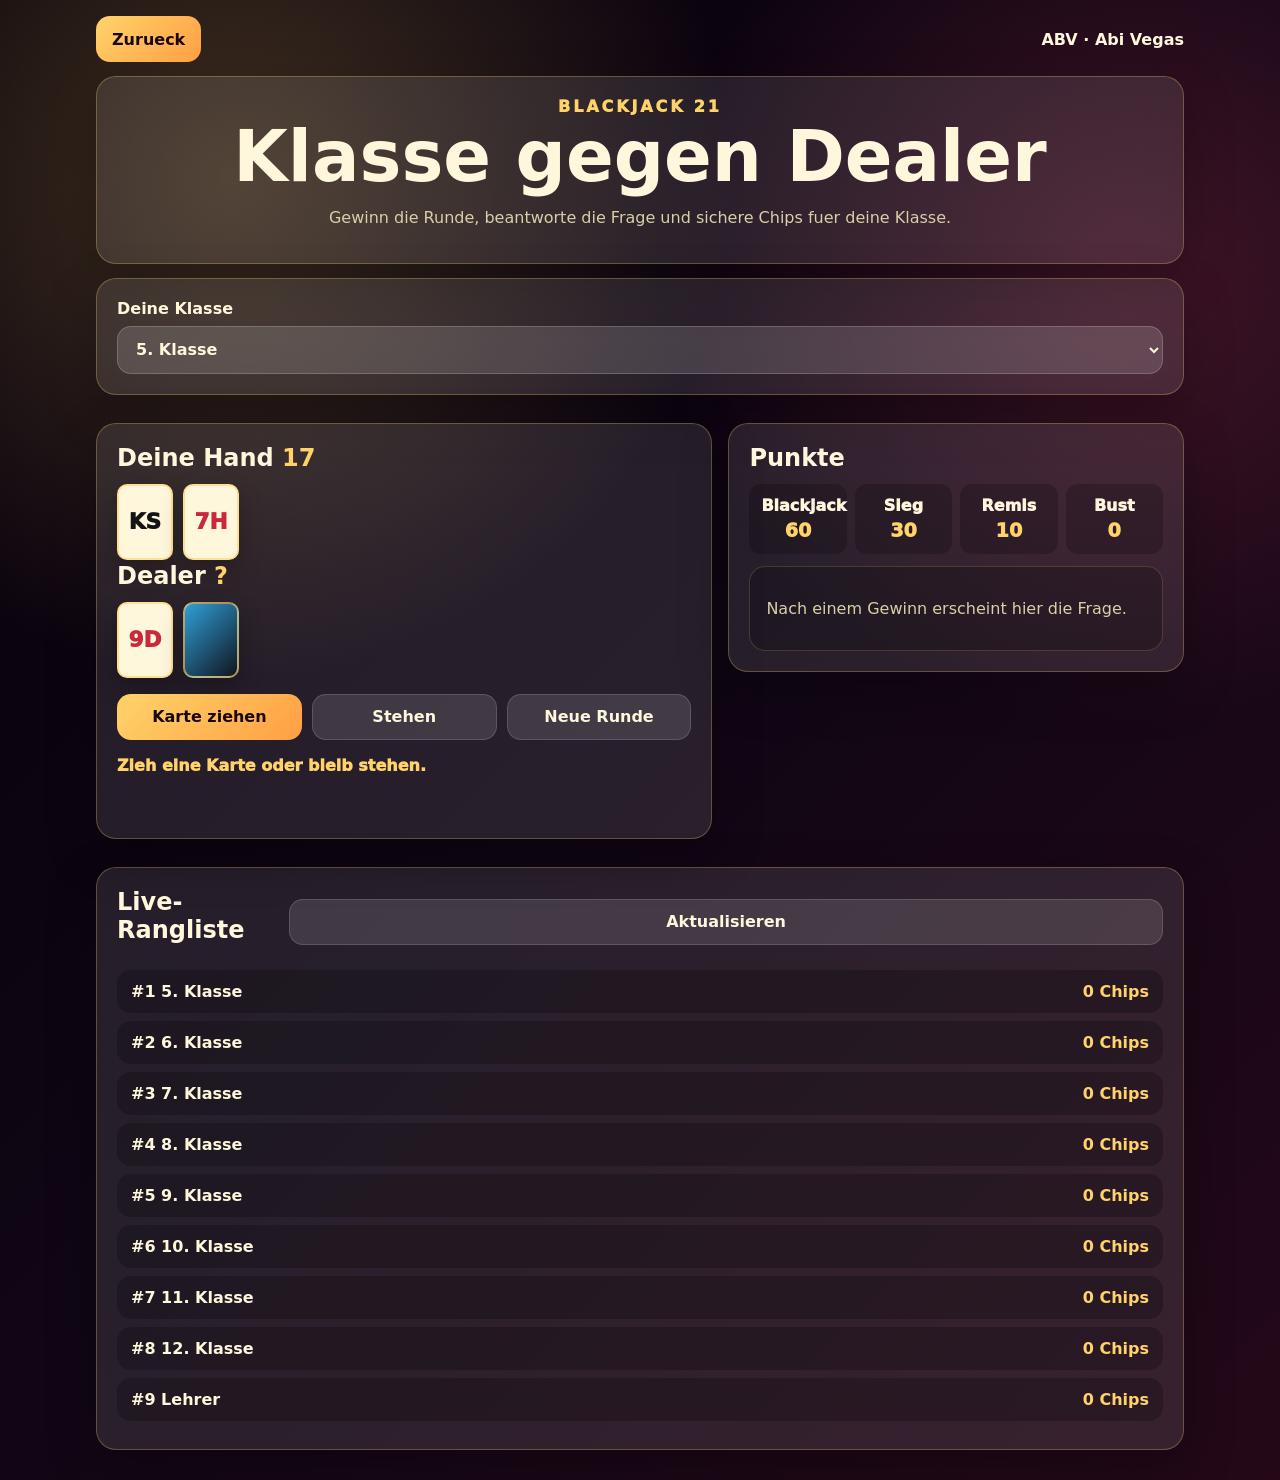
==== blackjack.html @ 9ba77015 "Add Blackjack 21 event game" ====
<!doctype html>
<html lang="de">
  <head>
    <meta charset="UTF-8" />
    <meta name="viewport" content="width=device-width, initial-scale=1.0" />
    <title>Blackjack 21 - Abi Vegas</title>
    <meta name="description" content="Abi Vegas Blackjack-Spiel mit Klassenpunkten" />
    <link rel="stylesheet" href="event-game.css" />
  </head>
  <body>
    <main class="event-page">
      <nav class="topbar">
        <a href="index.html">Zurueck</a>
        <strong>ABV · Abi Vegas</strong>
      </nav>

      <section class="hero-panel">
        <p class="eyebrow">Blackjack 21</p>
        <h1>Klasse gegen Dealer</h1>
        <p class="muted">Gewinn die Runde, beantworte die Frage und sichere Chips fuer deine Klasse.</p>
      </section>

      <section class="panel">
        <label for="classSelect">Deine Klasse</label>
        <select id="classSelect"></select>
      </section>

      <section class="game-layout">
        <section class="panel">
          <h2>Deine Hand <span id="playerValue" class="chips"></span></h2>
          <div id="playerCards" class="card-row"></div>

          <h2>Dealer <span id="dealerValue" class="chips"></span></h2>
          <div id="dealerCards" class="card-row"></div>

          <div class="actions">
            <button id="hitButton">Karte ziehen</button>
            <button id="standButton" class="secondary">Stehen</button>
            <button id="newRoundButton" class="secondary">Neue Runde</button>
          </div>
          <p id="roundResult" class="result-text">Starte eine Runde und versuche, naeher an 21 zu landen.</p>
        </section>

        <aside class="panel">
          <h2>Punkte</h2>
          <div class="stat-grid">
            <div class="stat-box">Blackjack<span>60</span></div>
            <div class="stat-box">Sieg<span>30</span></div>
            <div class="stat-box">Remis<span>10</span></div>
            <div class="stat-box">Bust<span>0</span></div>
          </div>
          <div id="questionPanel" class="question-card">
            <p class="muted">Nach einem Gewinn erscheint hier die Frage.</p>
          </div>
        </aside>
      </section>

      <section class="panel">
        <div class="topbar">
          <h2>Live-Rangliste</h2>
          <button id="refreshButton" class="secondary">Aktualisieren</button>
        </div>
        <ol id="leaderboard" class="leaderboard"></ol>
      </section>
    </main>

    <script>
      const BACKEND_URL = "https://script.google.com/macros/s/AKfycbwX03awlXSE0UpGNAPfqugNwVJLqO_kv6ETfIaHREPLwBcwylxGbcjv3xWIjL1RWWGmHw/exec";
      const CLASSES = ["5", "6", "7", "8", "9", "10", "11", "12", "Lehrer"];
      const SUITS = ["S", "H", "D", "C"];
      const QUESTIONS = {
        easy: [
          q("Was ist 6 + 7?", ["11", "12", "13", "14"], 2),
          q("Welche Zahl kommt direkt nach 19?", ["18", "20", "21", "22"], 1),
          q("Was heisst 'Gluck' auf Englisch?", ["luck", "look", "lock", "lake"], 0)
        ],
        medium: [
          q("Was ist 25 Prozent von 80?", ["15", "20", "25", "30"], 1),
          q("Welche Wortart beschreibt Eigenschaften?", ["Nomen", "Verb", "Adjektiv", "Artikel"], 2),
          q("In welchem Jahr fiel die Berliner Mauer?", ["1961", "1989", "1999", "1945"], 1)
        ],
        hard: [
          q("Was ist die Ableitung von x hoch 2?", ["x", "2x", "x hoch 3", "2"], 1),
          q("Was bedeutet 'however'?", ["deshalb", "jedoch", "ausserdem", "niemals"], 1),
          q("Was ist sin(90 Grad)?", ["0", "0,5", "1", "2"], 2)
        ],
        teacher: [
          q("Was macht ein gutes Schulspiel aus?", ["kurz, fair und verstaendlich", "moeglichst kompliziert", "unfair", "nur fuer Profis"], 0),
          q("Was ist beim Abi-Gag wichtiger als Gewinnen?", ["Fairness", "Lautstaerke", "Stress", "Chaos"], 0)
        ]
      };

      const state = {
        deck: [],
        player: [],
        dealer: [],
        roundOver: false,
        pending: null,
        scores: Object.fromEntries(CLASSES.map(k => [k, 0]))
      };

      const classSelect = document.querySelector("#classSelect");
      const playerCards = document.querySelector("#playerCards");
      const dealerCards = document.querySelector("#dealerCards");
      const playerValue = document.querySelector("#playerValue");
      const dealerValue = document.querySelector("#dealerValue");
      const hitButton = document.querySelector("#hitButton");
      const standButton = document.querySelector("#standButton");
      const newRoundButton = document.querySelector("#newRoundButton");
      const roundResult = document.querySelector("#roundResult");
      const questionPanel = document.querySelector("#questionPanel");
      const leaderboard = document.querySelector("#leaderboard");

      function q(text, choices, correctIndex) { return { text, choices, correctIndex }; }
      function formatClassName(k) { return k === "Lehrer" ? "Lehrer" : `${k}. Klasse`; }

      function init() {
        classSelect.innerHTML = CLASSES.map(k => `<option value="${k}">${formatClassName(k)}</option>`).join("");
        const savedClass = localStorage.getItem("abiVegasClass");
        classSelect.value = CLASSES.includes(savedClass) ? savedClass : "5";
        classSelect.addEventListener("change", () => localStorage.setItem("abiVegasClass", classSelect.value));
        hitButton.addEventListener("click", hit);
        standButton.addEventListener("click", stand);
        newRoundButton.addEventListener("click", newRound);
        document.querySelector("#refreshButton").addEventListener("click", loadScores);
        newRound();
        loadScores();
      }

      function buildDeck() {
        const ranks = [
          { label: "A", value: 11 }, { label: "2", value: 2 }, { label: "3", value: 3 }, { label: "4", value: 4 },
          { label: "5", value: 5 }, { label: "6", value: 6 }, { label: "7", value: 7 }, { label: "8", value: 8 },
          { label: "9", value: 9 }, { label: "10", value: 10 }, { label: "J", value: 10 }, { label: "Q", value: 10 }, { label: "K", value: 10 }
        ];
        return SUITS.flatMap(suit => ranks.map(rank => ({ ...rank, suit, red: suit === "H" || suit === "D" })));
      }

      function shuffle(cards) {
        const deck = [...cards];
        for (let i = deck.length - 1; i > 0; i--) {
          const j = Math.floor(Math.random() * (i + 1));
          [deck[i], deck[j]] = [deck[j], deck[i]];
        }
        return deck;
      }

      function draw() { return state.deck.pop(); }

      function handValue(cards) {
        let total = cards.reduce((sum, card) => sum + card.value, 0);
        let aces = cards.filter(card => card.label === "A").length;
        while (total > 21 && aces > 0) { total -= 10; aces--; }
        return total;
      }

      function newRound() {
        state.deck = shuffle(buildDeck());
        state.player = [draw(), draw()];
        state.dealer = [draw(), draw()];
        state.roundOver = false;
        state.pending = null;
        questionPanel.innerHTML = `<p class="muted">Nach einem Gewinn erscheint hier die Frage.</p>`;
        roundResult.textContent = "Zieh eine Karte oder bleib stehen.";
        renderHands(false);
        updateButtons();

        const playerScore = handValue(state.player);
        const dealerScore = handValue(state.dealer);
        if (playerScore === 21 || dealerScore === 21) {
          if (playerScore === dealerScore) finishRound("push");
          else if (playerScore === 21) finishRound("blackjack");
          else finishRound("dealer");
        }
      }

      function renderCards(target, cards, hideSecond) {
        target.innerHTML = cards.map((card, index) => {
          if (hideSecond && index === 1) return `<span class="playing-card hidden">?</span>`;
          return `<span class="playing-card ${card.red ? "red" : ""}">${card.label}${card.suit}</span>`;
        }).join("");
      }

      function renderHands(revealDealer) {
        renderCards(playerCards, state.player, false);
        renderCards(dealerCards, state.dealer, !revealDealer && !state.roundOver);
        playerValue.textContent = handValue(state.player);
        dealerValue.textContent = revealDealer || state.roundOver ? handValue(state.dealer) : "?";
      }

      function updateButtons() {
        hitButton.disabled = state.roundOver || Boolean(state.pending);
        standButton.disabled = state.roundOver || Boolean(state.pending);
      }

      function hit() {
        if (state.roundOver || state.pending) return;
        state.player.push(draw());
        renderHands(false);
        if (handValue(state.player) > 21) finishRound("bust");
      }

      function stand() {
        if (state.roundOver || state.pending) return;
        while (handValue(state.dealer) < 17) state.dealer.push(draw());
        const playerScore = handValue(state.player);
        const dealerScore = handValue(state.dealer);
        if (dealerScore > 21 || playerScore > dealerScore) finishRound("win");
        else if (playerScore === dealerScore) finishRound("push");
        else finishRound("dealer");
      }

      function finishRound(result) {
        state.roundOver = true;
        renderHands(true);
        updateButtons();
        const prize = result === "blackjack" ? 60 : result === "win" ? 30 : result === "push" ? 10 : 0;
        const messages = {
          blackjack: "Blackjack! Frage richtig = 60 Chips.",
          win: "Gewonnen! Frage richtig = 30 Chips.",
          push: "Unentschieden. Frage richtig = 10 Chips.",
          bust: "Ueber 21. Diese Runde gibt keine Chips.",
          dealer: "Dealer gewinnt. Diese Runde gibt keine Chips."
        };
        roundResult.textContent = messages[result];
        if (prize > 0) showQuestion(prize);
      }

      function difficulty() {
        const k = classSelect.value;
        if (k === "Lehrer") return "teacher";
        const grade = Number(k);
        if (grade <= 6) return "easy";
        if (grade <= 9) return "medium";
        return "hard";
      }

      function showQuestion(points) {
        const pool = QUESTIONS[difficulty()];
        const question = pool[Math.floor(Math.random() * pool.length)];
        state.pending = { question, points };
        questionPanel.innerHTML = `<div><p class="chips">Gewinnchance: ${points} Chips</p><h3>${question.text}</h3><div class="answer-grid">${question.choices.map((choice, index) => `<button class="secondary" data-answer="${index}">${choice}</button>`).join("")}</div></div>`;
        questionPanel.querySelectorAll("[data-answer]").forEach(button => button.addEventListener("click", () => answerQuestion(Number(button.dataset.answer))));
      }

      async function answerQuestion(index) {
        if (!state.pending) return;
        const { question, points } = state.pending;
        const correct = index === question.correctIndex;
        questionPanel.querySelectorAll("button").forEach(button => button.disabled = true);
        state.pending = null;
        if (!correct) {
          roundResult.textContent = `Leider falsch. Richtig waere: ${question.choices[question.correctIndex]}.`;
          return;
        }
        const klasse = classSelect.value;
        roundResult.textContent = `${formatClassName(klasse)} gewinnt ${points} Chips beim Blackjack!`;
        updateLocalScore(klasse, points);
        try { await addPoints(klasse, points, "blackjack"); await loadScores(); } catch (error) { console.warn(error); }
      }

      function updateLocalScore(klasse, points) { state.scores[klasse] = (state.scores[klasse] || 0) + points; renderLeaderboard(); }
      function jsonp(action, params = {}) {
        return new Promise((resolve, reject) => {
          const callbackName = `abiVegasCallback_${Date.now()}_${Math.floor(Math.random() * 10000)}`;
          const url = new URL(BACKEND_URL);
          url.searchParams.set("action", action); url.searchParams.set("callback", callbackName);
          Object.entries(params).forEach(([key, value]) => url.searchParams.set(key, value));
          const script = document.createElement("script");
          const timeout = setTimeout(() => { cleanup(); reject(new Error("Backend antwortet nicht.")); }, 10000);
          function cleanup() { clearTimeout(timeout); delete window[callbackName]; script.remove(); }
          window[callbackName] = data => { cleanup(); resolve(data); };
          script.onerror = () => { cleanup(); reject(new Error("Backend konnte nicht geladen werden.")); };
          script.src = url.toString(); document.body.appendChild(script);
        });
      }
      function addPoints(klasse, points, game) { return jsonp("add", { klasse, points, game, code: localStorage.getItem("abiVegasPlayerCode") || createPlayerCode() }); }
      async function loadScores() {
        try {
          const data = await jsonp("scores");
          if (data.ok && data.scores) {
            state.scores = Object.fromEntries(CLASSES.map(k => [k, 0]));
            data.scores.forEach(item => { if (CLASSES.includes(String(item.klasse))) state.scores[String(item.klasse)] = Number(item.chips || 0); });
          }
        } catch (error) { console.warn(error); }
        renderLeaderboard();
      }
      function renderLeaderboard() { leaderboard.innerHTML = Object.entries(state.scores).sort((a,b)=>b[1]-a[1]).map(([k,v],i)=>`<li><span>#${i+1} ${formatClassName(k)}</span><span class="chips">${v} Chips</span></li>`).join(""); }
      function createPlayerCode() { const code = `player-${Math.random().toString(36).slice(2,10)}`; localStorage.setItem("abiVegasPlayerCode", code); return code; }

      init();
    </script>
  </body>
</html>
---- event-game.css ----
:root {
  --bg: #100615;
  --panel: rgba(255, 255, 255, 0.1);
  --panel-strong: rgba(255, 255, 255, 0.15);
  --text: #fff7dc;
  --muted: #d9cfa8;
  --gold: #ffd36a;
  --red: #c9283d;
  --green: #42e39f;
  --ink: #18070b;
}

* { box-sizing: border-box; }

body {
  margin: 0;
  min-height: 100vh;
  color: var(--text);
  font-family: system-ui, -apple-system, BlinkMacSystemFont, "Segoe UI", sans-serif;
  background:
    radial-gradient(circle at 18% 12%, rgba(255, 211, 106, 0.22), transparent 30%),
    radial-gradient(circle at 88% 18%, rgba(255, 79, 109, 0.2), transparent 28%),
    linear-gradient(135deg, #070009, var(--bg), #240818);
}

.event-page {
  width: min(1120px, 100%);
  margin: 0 auto;
  padding: 16px;
}

.topbar {
  display: flex;
  align-items: center;
  justify-content: space-between;
  gap: 12px;
  margin-bottom: 14px;
}

.topbar a,
button,
.button-link {
  min-height: 46px;
  border: 0;
  border-radius: 14px;
  font: inherit;
  font-weight: 900;
}

.topbar a,
.button-link {
  display: inline-grid;
  place-items: center;
  width: auto;
  padding: 0 16px;
  color: var(--ink);
  background: linear-gradient(135deg, var(--gold), #ff9f43);
  text-decoration: none;
}

.panel,
.hero-panel {
  margin: 14px 0;
  padding: 20px;
  border: 1px solid rgba(255, 211, 106, 0.28);
  border-radius: 20px;
  background: var(--panel);
  box-shadow: 0 18px 50px rgba(0, 0, 0, 0.28);
}

.hero-panel { text-align: center; }

.eyebrow {
  margin: 0 0 8px;
  color: var(--gold);
  font-weight: 950;
  letter-spacing: 0.18em;
  text-transform: uppercase;
}

h1 {
  margin: 0;
  font-size: clamp(2.2rem, 8vw, 4.4rem);
  line-height: 0.96;
}

h2, h3 { margin: 0 0 12px; }

label {
  display: block;
  margin-bottom: 8px;
  font-weight: 900;
}

select {
  width: 100%;
  min-height: 48px;
  padding: 0 14px;
  border-radius: 14px;
  color: var(--text);
  background: rgba(255, 255, 255, 0.14);
  border: 1px solid rgba(255, 255, 255, 0.18);
  font: inherit;
  font-weight: 850;
}

select option { color: var(--ink); background: #fff7dc; }

.game-layout {
  display: grid;
  grid-template-columns: minmax(0, 1.15fr) minmax(260px, 0.85fr);
  gap: 16px;
  align-items: start;
}

.card-row {
  display: flex;
  flex-wrap: wrap;
  gap: 10px;
  min-height: 78px;
}

.playing-card {
  display: grid;
  place-items: center;
  width: 56px;
  height: 76px;
  border-radius: 10px;
  color: #141414;
  background: #fff7dc;
  border: 2px solid rgba(255, 211, 106, 0.65);
  font-size: 1.35rem;
  font-weight: 950;
  box-shadow: 0 10px 24px rgba(0, 0, 0, 0.24);
}

.playing-card.red { color: var(--red); }
.playing-card.hidden { color: transparent; background: linear-gradient(135deg, #2f9fd8, #10151f); }

.actions,
.answer-grid,
.score-actions {
  display: grid;
  gap: 10px;
}

.actions { grid-template-columns: repeat(3, minmax(0, 1fr)); margin-top: 14px; }
.answer-grid { grid-template-columns: repeat(2, minmax(0, 1fr)); }
.score-actions { grid-template-columns: repeat(3, minmax(0, 1fr)); }

button {
  width: 100%;
  padding: 0 14px;
  color: var(--ink);
  background: linear-gradient(135deg, var(--gold), #ff9f43);
  cursor: pointer;
}

button.secondary {
  color: var(--text);
  background: rgba(255, 255, 255, 0.12);
  border: 1px solid rgba(255, 255, 255, 0.15);
}

button.danger {
  color: #fff7dc;
  background: #8f1f2d;
}

button:disabled {
  opacity: 0.5;
  cursor: not-allowed;
}

.result-text,
.status-text {
  min-height: 46px;
  color: var(--gold);
  font-weight: 950;
}

.muted { color: var(--muted); }

.stat-grid {
  display: grid;
  grid-template-columns: repeat(4, minmax(0, 1fr));
  gap: 8px;
  margin: 12px 0;
}

.stat-box {
  padding: 12px;
  border-radius: 12px;
  background: rgba(0, 0, 0, 0.22);
  text-align: center;
  font-weight: 950;
}

.stat-box span {
  display: block;
  margin-top: 4px;
  color: var(--gold);
  font-size: 1.2rem;
}

.question-card,
.challenge-card {
  padding: 16px;
  border-radius: 16px;
  background: rgba(0, 0, 0, 0.22);
  border: 1px solid rgba(255, 211, 106, 0.18);
}

.leaderboard {
  list-style: none;
  margin: 12px 0 0;
  padding: 0;
}

.leaderboard li {
  display: flex;
  justify-content: space-between;
  gap: 12px;
  margin: 8px 0;
  padding: 12px 14px;
  border-radius: 14px;
  background: rgba(0, 0, 0, 0.24);
  font-weight: 900;
}

.chips { color: var(--gold); }

@media (max-width: 820px) {
  .event-page { padding: 10px; }
  .panel, .hero-panel { padding: 16px; border-radius: 16px; }
  .game-layout, .actions, .answer-grid, .score-actions, .stat-grid { grid-template-columns: 1fr; }
  .topbar { align-items: stretch; flex-direction: column; }
}
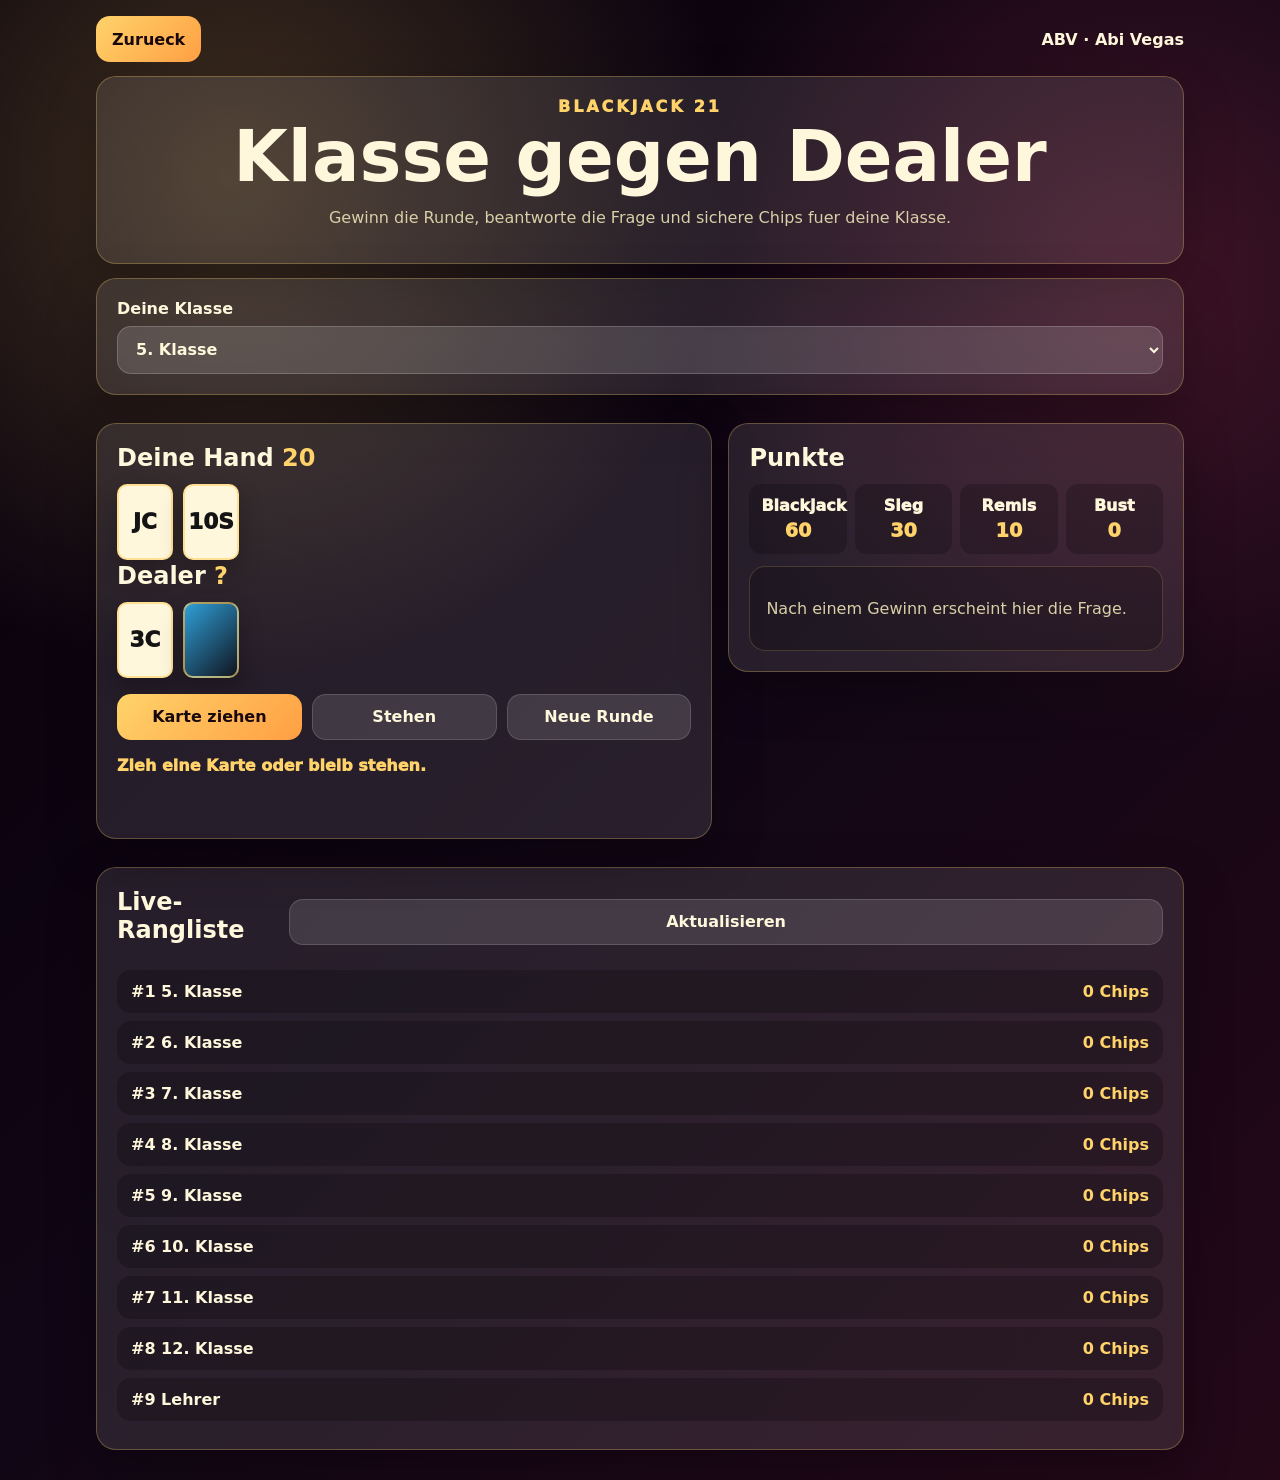
==== commit 9b14f5fb: "Simplify Blackjack school questions" ====
--- a/blackjack.html
+++ b/blackjack.html
@@ -70,23 +70,27 @@
       const SUITS = ["S", "H", "D", "C"];
       const QUESTIONS = {
         easy: [
+          q("Wie viele Minuten hat eine Schulstunde meistens?", ["30", "45", "60", "90"], 1),
           q("Was ist 6 + 7?", ["11", "12", "13", "14"], 2),
-          q("Welche Zahl kommt direkt nach 19?", ["18", "20", "21", "22"], 1),
-          q("Was heisst 'Gluck' auf Englisch?", ["luck", "look", "lock", "lake"], 0)
+          q("Was heisst Schule auf Englisch?", ["school", "street", "shop", "sport"], 0),
+          q("Welche Farbe entsteht aus Blau und Gelb?", ["Rot", "Gruen", "Lila", "Orange"], 1)
         ],
         medium: [
+          q("Wie viele Bundeslaender hat Deutschland?", ["12", "14", "16", "18"], 2),
           q("Was ist 25 Prozent von 80?", ["15", "20", "25", "30"], 1),
           q("Welche Wortart beschreibt Eigenschaften?", ["Nomen", "Verb", "Adjektiv", "Artikel"], 2),
-          q("In welchem Jahr fiel die Berliner Mauer?", ["1961", "1989", "1999", "1945"], 1)
+          q("Bei welchem Spiel will man nah an 21 kommen?", ["Roulette", "Blackjack", "Memory", "Schach"], 1)
         ],
         hard: [
-          q("Was ist die Ableitung von x hoch 2?", ["x", "2x", "x hoch 3", "2"], 1),
+          q("In welchem Jahr fiel die Berliner Mauer?", ["1961", "1989", "1999", "1945"], 1),
+          q("Was ist 12 x 12?", ["124", "132", "144", "156"], 2),
           q("Was bedeutet 'however'?", ["deshalb", "jedoch", "ausserdem", "niemals"], 1),
-          q("Was ist sin(90 Grad)?", ["0", "0,5", "1", "2"], 2)
+          q("Welches Fach passt am ehesten zu Karten und Wahrscheinlichkeiten?", ["Mathe", "Kunst", "Sport", "Musik"], 0)
         ],
         teacher: [
           q("Was macht ein gutes Schulspiel aus?", ["kurz, fair und verstaendlich", "moeglichst kompliziert", "unfair", "nur fuer Profis"], 0),
-          q("Was ist beim Abi-Gag wichtiger als Gewinnen?", ["Fairness", "Lautstaerke", "Stress", "Chaos"], 0)
+          q("Was ist beim Abi-Streich wichtiger als Gewinnen?", ["Fairness", "Lautstaerke", "Stress", "Chaos"], 0),
+          q("Womit spielen wir bei Abi Vegas statt echtem Geld?", ["Chips", "Noten", "Hausaufgaben", "Namen"], 0)
         ]
       };
 
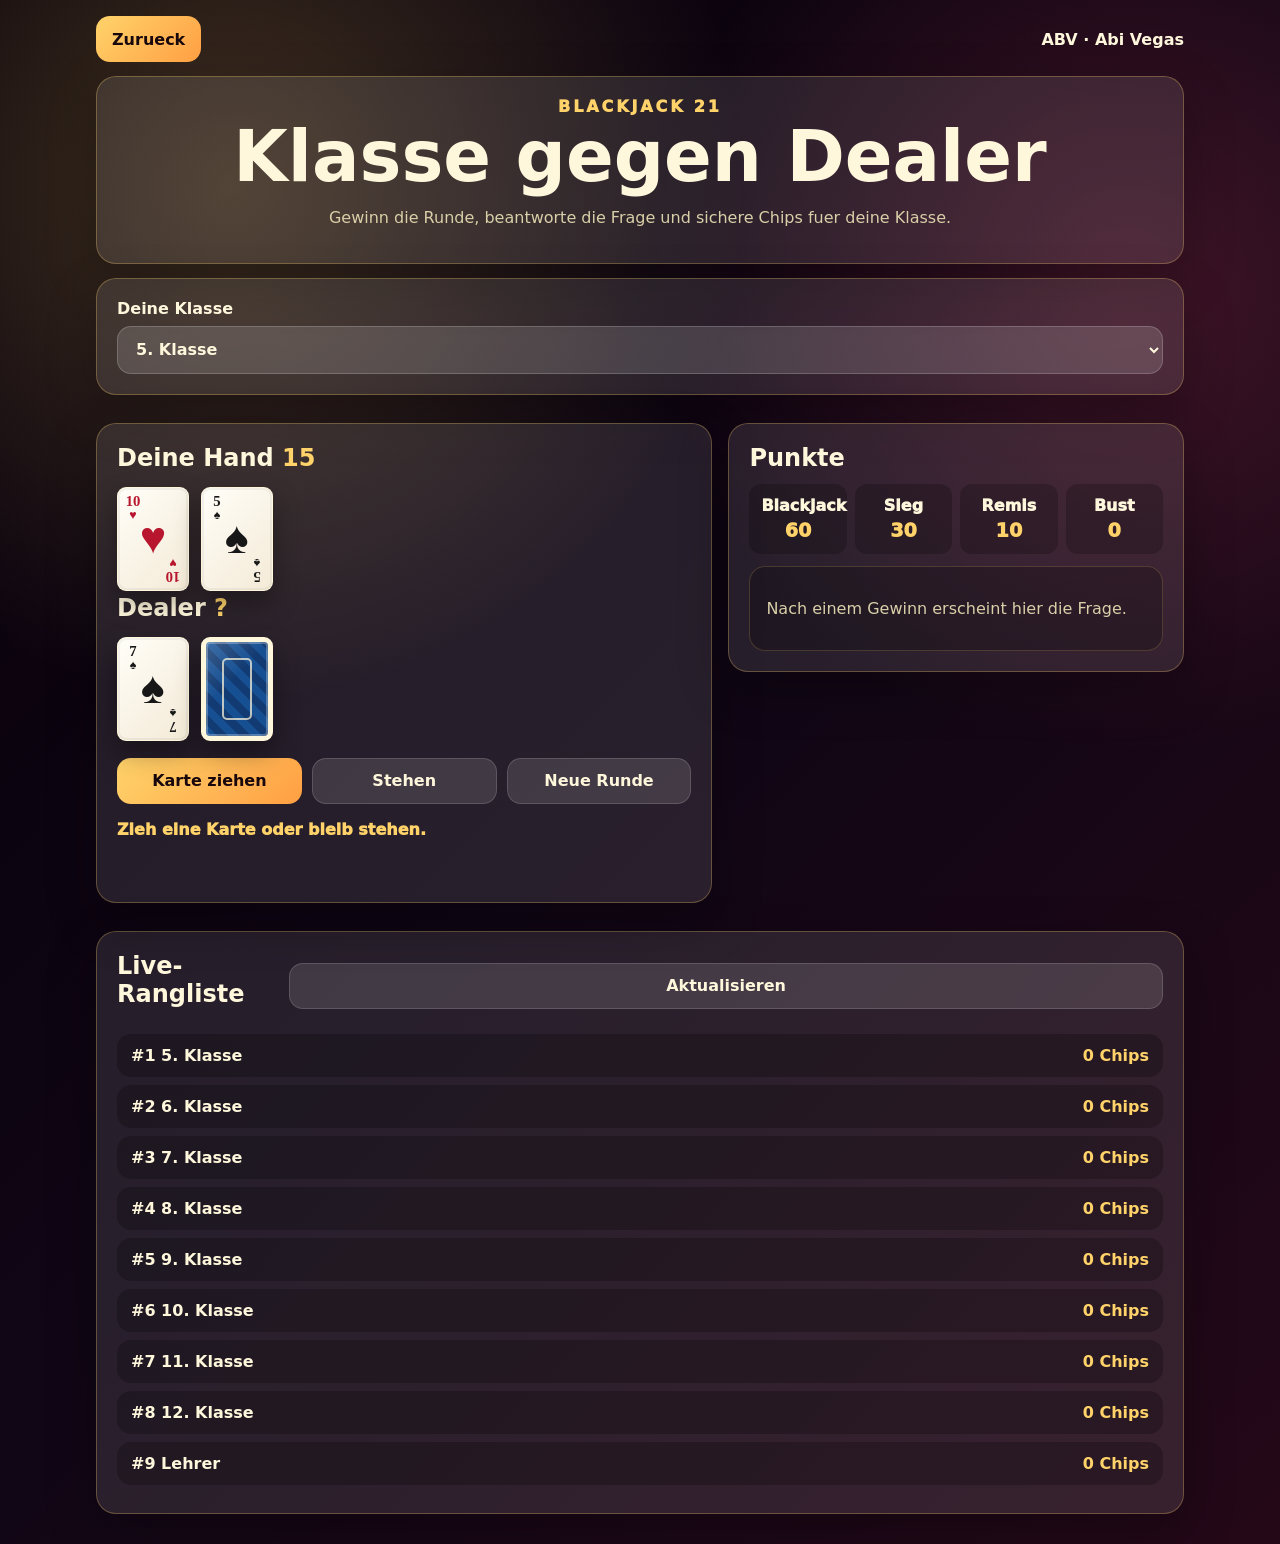
==== commit 75eb7f46: "Render Blackjack with standard card suits" ====
--- a/blackjack.html
+++ b/blackjack.html
@@ -67,7 +67,12 @@
     <script>
       const BACKEND_URL = "https://script.google.com/macros/s/AKfycbwX03awlXSE0UpGNAPfqugNwVJLqO_kv6ETfIaHREPLwBcwylxGbcjv3xWIjL1RWWGmHw/exec";
       const CLASSES = ["5", "6", "7", "8", "9", "10", "11", "12", "Lehrer"];
-      const SUITS = ["S", "H", "D", "C"];
+      const SUITS = [
+        { symbol: "♠", name: "Pik", red: false },
+        { symbol: "♥", name: "Herz", red: true },
+        { symbol: "♦", name: "Karo", red: true },
+        { symbol: "♣", name: "Kreuz", red: false }
+      ];
       const QUESTIONS = {
         easy: [
           q("Wie viele Minuten hat eine Schulstunde meistens?", ["30", "45", "60", "90"], 1),
@@ -137,7 +142,7 @@
           { label: "5", value: 5 }, { label: "6", value: 6 }, { label: "7", value: 7 }, { label: "8", value: 8 },
           { label: "9", value: 9 }, { label: "10", value: 10 }, { label: "J", value: 10 }, { label: "Q", value: 10 }, { label: "K", value: 10 }
         ];
-        return SUITS.flatMap(suit => ranks.map(rank => ({ ...rank, suit, red: suit === "H" || suit === "D" })));
+        return SUITS.flatMap(suit => ranks.map(rank => ({ ...rank, suit: suit.symbol, suitName: suit.name, red: suit.red })));
       }
 
       function shuffle(cards) {
@@ -180,8 +185,14 @@
 
       function renderCards(target, cards, hideSecond) {
         target.innerHTML = cards.map((card, index) => {
-          if (hideSecond && index === 1) return `<span class="playing-card hidden">?</span>`;
-          return `<span class="playing-card ${card.red ? "red" : ""}">${card.label}${card.suit}</span>`;
+          if (hideSecond && index === 1) return `<span class="playing-card hidden" aria-label="Verdeckte Karte"></span>`;
+          return `
+            <span class="playing-card ${card.red ? "red" : ""}" aria-label="${card.label} ${card.suitName}">
+              <span class="card-corner">${card.label}<small>${card.suit}</small></span>
+              <span class="card-suit">${card.suit}</span>
+              <span class="card-corner bottom">${card.label}<small>${card.suit}</small></span>
+            </span>
+          `;
         }).join("");
       }
 
--- a/event-game.css
+++ b/event-game.css
@@ -116,26 +116,77 @@
 .card-row {
   display: flex;
   flex-wrap: wrap;
-  gap: 10px;
-  min-height: 78px;
+  align-items: center;
+  gap: 12px;
+  min-height: 110px;
 }
 
 .playing-card {
+  position: relative;
+  display: block;
+  width: 72px;
+  height: 104px;
+  border-radius: 9px;
+  color: #171717;
+  background: linear-gradient(135deg, #fffef8, #f4ead7);
+  border: 1px solid rgba(255, 247, 220, 0.9);
+  box-shadow: 0 12px 26px rgba(0, 0, 0, 0.34), inset 0 0 0 2px rgba(20, 20, 20, 0.05);
+  font-family: Georgia, "Times New Roman", serif;
+  font-weight: 900;
+}
+
+.playing-card.red { color: #b8162e; }
+
+.card-corner {
+  position: absolute;
+  top: 7px;
+  left: 7px;
   display: grid;
   place-items: center;
-  width: 56px;
-  height: 76px;
-  border-radius: 10px;
-  color: #141414;
-  background: #fff7dc;
-  border: 2px solid rgba(255, 211, 106, 0.65);
-  font-size: 1.35rem;
-  font-weight: 950;
-  box-shadow: 0 10px 24px rgba(0, 0, 0, 0.24);
-}
-
-.playing-card.red { color: var(--red); }
-.playing-card.hidden { color: transparent; background: linear-gradient(135deg, #2f9fd8, #10151f); }
+  min-width: 16px;
+  font-size: 0.92rem;
+  line-height: 0.82;
+}
+
+.card-corner small {
+  margin-top: 2px;
+  font-size: 0.78rem;
+  line-height: 1;
+}
+
+.card-corner.bottom {
+  top: auto;
+  left: auto;
+  right: 7px;
+  bottom: 7px;
+  transform: rotate(180deg);
+}
+
+.card-suit {
+  position: absolute;
+  inset: 0;
+  display: grid;
+  place-items: center;
+  font-size: 2.8rem;
+  line-height: 1;
+}
+
+.playing-card.hidden {
+  color: transparent;
+  background:
+    linear-gradient(135deg, rgba(255, 255, 255, 0.18), transparent 42%),
+    repeating-linear-gradient(45deg, #164f92 0 8px, #123b73 8px 16px);
+  border: 5px solid #fff7dc;
+  box-shadow: 0 12px 26px rgba(0, 0, 0, 0.34), inset 0 0 0 2px rgba(255, 255, 255, 0.28);
+}
+
+.playing-card.hidden::after {
+  content: "";
+  position: absolute;
+  inset: 16px;
+  border: 2px solid rgba(255, 247, 220, 0.72);
+  border-radius: 5px;
+}
 
 .actions,
 .answer-grid,
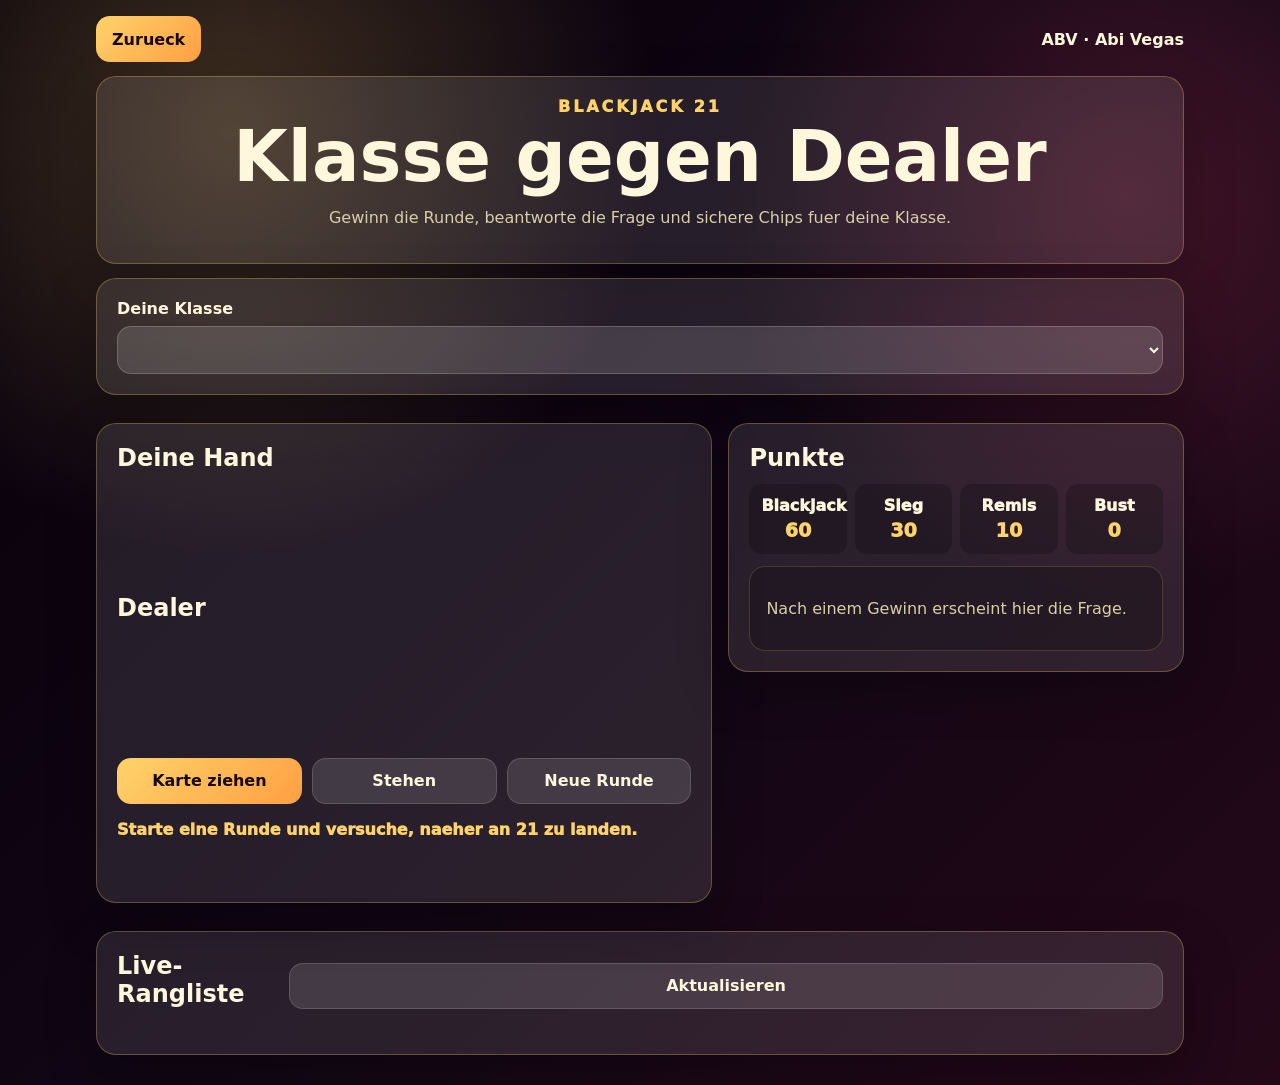
==== commit ef0fcd6c: "Limit device tokens and lock class (blackjack.html)" ====
--- a/blackjack.html
+++ b/blackjack.html
@@ -6,6 +6,7 @@
     <title>Blackjack 21 - Abi Vegas</title>
     <meta name="description" content="Abi Vegas Blackjack-Spiel mit Klassenpunkten" />
     <link rel="stylesheet" href="event-game.css" />
+    <link rel="stylesheet" href="device-wallet.css" />
   </head>
   <body>
     <main class="event-page">
@@ -64,9 +65,11 @@
       </section>
     </main>
 
+    <script src="device-wallet.js"></script>
     <script>
       const BACKEND_URL = "https://script.google.com/macros/s/AKfycbwX03awlXSE0UpGNAPfqugNwVJLqO_kv6ETfIaHREPLwBcwylxGbcjv3xWIjL1RWWGmHw/exec";
       const CLASSES = ["5", "6", "7", "8", "9", "10", "11", "12", "Lehrer"];
+      const BLACKJACK_COST = 10;
       const SUITS = [
         { symbol: "♠", name: "Pik", red: false },
         { symbol: "♥", name: "Herz", red: true },
@@ -124,15 +127,17 @@
       function formatClassName(k) { return k === "Lehrer" ? "Lehrer" : `${k}. Klasse`; }
 
       function init() {
-        classSelect.innerHTML = CLASSES.map(k => `<option value="${k}">${formatClassName(k)}</option>`).join("");
-        const savedClass = localStorage.getItem("abiVegasClass");
-        classSelect.value = CLASSES.includes(savedClass) ? savedClass : "5";
-        classSelect.addEventListener("change", () => localStorage.setItem("abiVegasClass", classSelect.value));
+        AbiVegasDevice.initClassSelect(classSelect, CLASSES, formatClassName);
         hitButton.addEventListener("click", hit);
         standButton.addEventListener("click", stand);
         newRoundButton.addEventListener("click", newRound);
         document.querySelector("#refreshButton").addEventListener("click", loadScores);
-        newRound();
+        AbiVegasDevice.onReady(() => {
+          updateButtons();
+          if (!state.player.length) newRound();
+        });
+        AbiVegasDevice.onWalletChange(() => updateButtons());
+        updateButtons();
         loadScores();
       }
 
@@ -164,13 +169,20 @@
       }
 
       function newRound() {
+        if (state.player.length && !state.roundOver) return;
+        const payment = AbiVegasDevice.spend(BLACKJACK_COST);
+        if (!payment.ok) {
+          roundResult.textContent = payment.reason === "register" ? "Lege zuerst deine Klasse fest." : "Deine Spiel-Tokens sind aufgebraucht.";
+          updateButtons();
+          return;
+        }
         state.deck = shuffle(buildDeck());
         state.player = [draw(), draw()];
         state.dealer = [draw(), draw()];
         state.roundOver = false;
         state.pending = null;
         questionPanel.innerHTML = `<p class="muted">Nach einem Gewinn erscheint hier die Frage.</p>`;
-        roundResult.textContent = "Zieh eine Karte oder bleib stehen.";
+        roundResult.textContent = `Zieh eine Karte oder bleib stehen. Noch ${payment.tokens} Spiel-Tokens.`;
         renderHands(false);
         updateButtons();
 
@@ -204,8 +216,9 @@
       }
 
       function updateButtons() {
-        hitButton.disabled = state.roundOver || Boolean(state.pending);
-        standButton.disabled = state.roundOver || Boolean(state.pending);
+        hitButton.disabled = !state.player.length || state.roundOver || Boolean(state.pending);
+        standButton.disabled = !state.player.length || state.roundOver || Boolean(state.pending);
+        newRoundButton.disabled = !AbiVegasDevice.isRegistered() || (!state.roundOver && state.player.length > 0) || !AbiVegasDevice.canAfford(BLACKJACK_COST);
       }
 
       function hit() {
@@ -289,7 +302,7 @@
           script.src = url.toString(); document.body.appendChild(script);
         });
       }
-      function addPoints(klasse, points, game) { return jsonp("add", { klasse, points, game, code: localStorage.getItem("abiVegasPlayerCode") || createPlayerCode() }); }
+      function addPoints(klasse, points, game) { return jsonp("add", { klasse, points, game, code: AbiVegasDevice.playerCode() }); }
       async function loadScores() {
         try {
           const data = await jsonp("scores");
@@ -307,3 +320,4 @@
     </script>
   </body>
 </html>
+
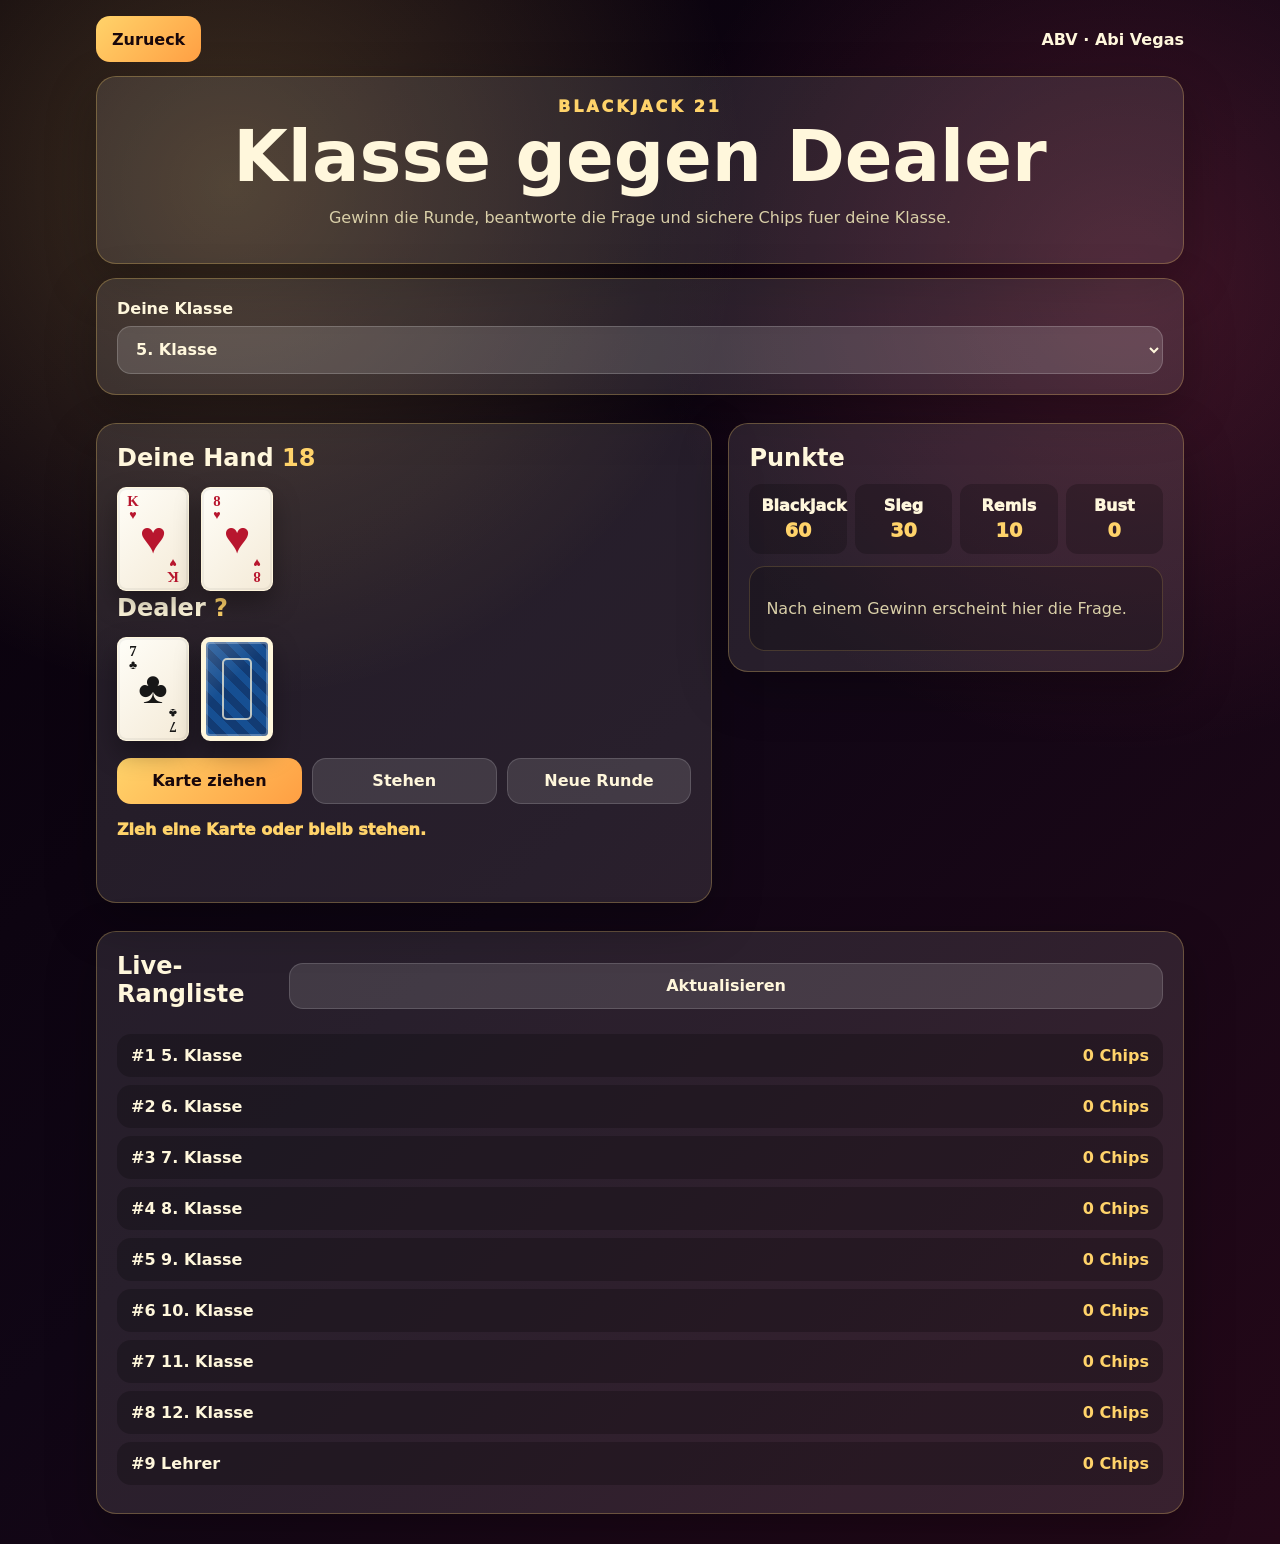
==== commit e22bcc4c: "Restore live casino during event (blackjack.html)" ====
--- a/blackjack.html
+++ b/blackjack.html
@@ -6,7 +6,6 @@
     <title>Blackjack 21 - Abi Vegas</title>
     <meta name="description" content="Abi Vegas Blackjack-Spiel mit Klassenpunkten" />
     <link rel="stylesheet" href="event-game.css" />
-    <link rel="stylesheet" href="device-wallet.css" />
   </head>
   <body>
     <main class="event-page">
@@ -65,11 +64,9 @@
       </section>
     </main>
 
-    <script src="device-wallet.js"></script>
     <script>
       const BACKEND_URL = "https://script.google.com/macros/s/AKfycbwX03awlXSE0UpGNAPfqugNwVJLqO_kv6ETfIaHREPLwBcwylxGbcjv3xWIjL1RWWGmHw/exec";
       const CLASSES = ["5", "6", "7", "8", "9", "10", "11", "12", "Lehrer"];
-      const BLACKJACK_COST = 10;
       const SUITS = [
         { symbol: "♠", name: "Pik", red: false },
         { symbol: "♥", name: "Herz", red: true },
@@ -127,17 +124,15 @@
       function formatClassName(k) { return k === "Lehrer" ? "Lehrer" : `${k}. Klasse`; }
 
       function init() {
-        AbiVegasDevice.initClassSelect(classSelect, CLASSES, formatClassName);
+        classSelect.innerHTML = CLASSES.map(k => `<option value="${k}">${formatClassName(k)}</option>`).join("");
+        const savedClass = localStorage.getItem("abiVegasClass");
+        classSelect.value = CLASSES.includes(savedClass) ? savedClass : "5";
+        classSelect.addEventListener("change", () => localStorage.setItem("abiVegasClass", classSelect.value));
         hitButton.addEventListener("click", hit);
         standButton.addEventListener("click", stand);
         newRoundButton.addEventListener("click", newRound);
         document.querySelector("#refreshButton").addEventListener("click", loadScores);
-        AbiVegasDevice.onReady(() => {
-          updateButtons();
-          if (!state.player.length) newRound();
-        });
-        AbiVegasDevice.onWalletChange(() => updateButtons());
-        updateButtons();
+        newRound();
         loadScores();
       }
 
@@ -169,20 +164,13 @@
       }
 
       function newRound() {
-        if (state.player.length && !state.roundOver) return;
-        const payment = AbiVegasDevice.spend(BLACKJACK_COST);
-        if (!payment.ok) {
-          roundResult.textContent = payment.reason === "register" ? "Lege zuerst deine Klasse fest." : "Deine Spiel-Tokens sind aufgebraucht.";
-          updateButtons();
-          return;
-        }
         state.deck = shuffle(buildDeck());
         state.player = [draw(), draw()];
         state.dealer = [draw(), draw()];
         state.roundOver = false;
         state.pending = null;
         questionPanel.innerHTML = `<p class="muted">Nach einem Gewinn erscheint hier die Frage.</p>`;
-        roundResult.textContent = `Zieh eine Karte oder bleib stehen. Noch ${payment.tokens} Spiel-Tokens.`;
+        roundResult.textContent = "Zieh eine Karte oder bleib stehen.";
         renderHands(false);
         updateButtons();
 
@@ -216,9 +204,8 @@
       }
 
       function updateButtons() {
-        hitButton.disabled = !state.player.length || state.roundOver || Boolean(state.pending);
-        standButton.disabled = !state.player.length || state.roundOver || Boolean(state.pending);
-        newRoundButton.disabled = !AbiVegasDevice.isRegistered() || (!state.roundOver && state.player.length > 0) || !AbiVegasDevice.canAfford(BLACKJACK_COST);
+        hitButton.disabled = state.roundOver || Boolean(state.pending);
+        standButton.disabled = state.roundOver || Boolean(state.pending);
       }
 
       function hit() {
@@ -302,7 +289,7 @@
           script.src = url.toString(); document.body.appendChild(script);
         });
       }
-      function addPoints(klasse, points, game) { return jsonp("add", { klasse, points, game, code: AbiVegasDevice.playerCode() }); }
+      function addPoints(klasse, points, game) { return jsonp("add", { klasse, points, game, code: localStorage.getItem("abiVegasPlayerCode") || createPlayerCode() }); }
       async function loadScores() {
         try {
           const data = await jsonp("scores");
@@ -320,4 +307,3 @@
     </script>
   </body>
 </html>
-
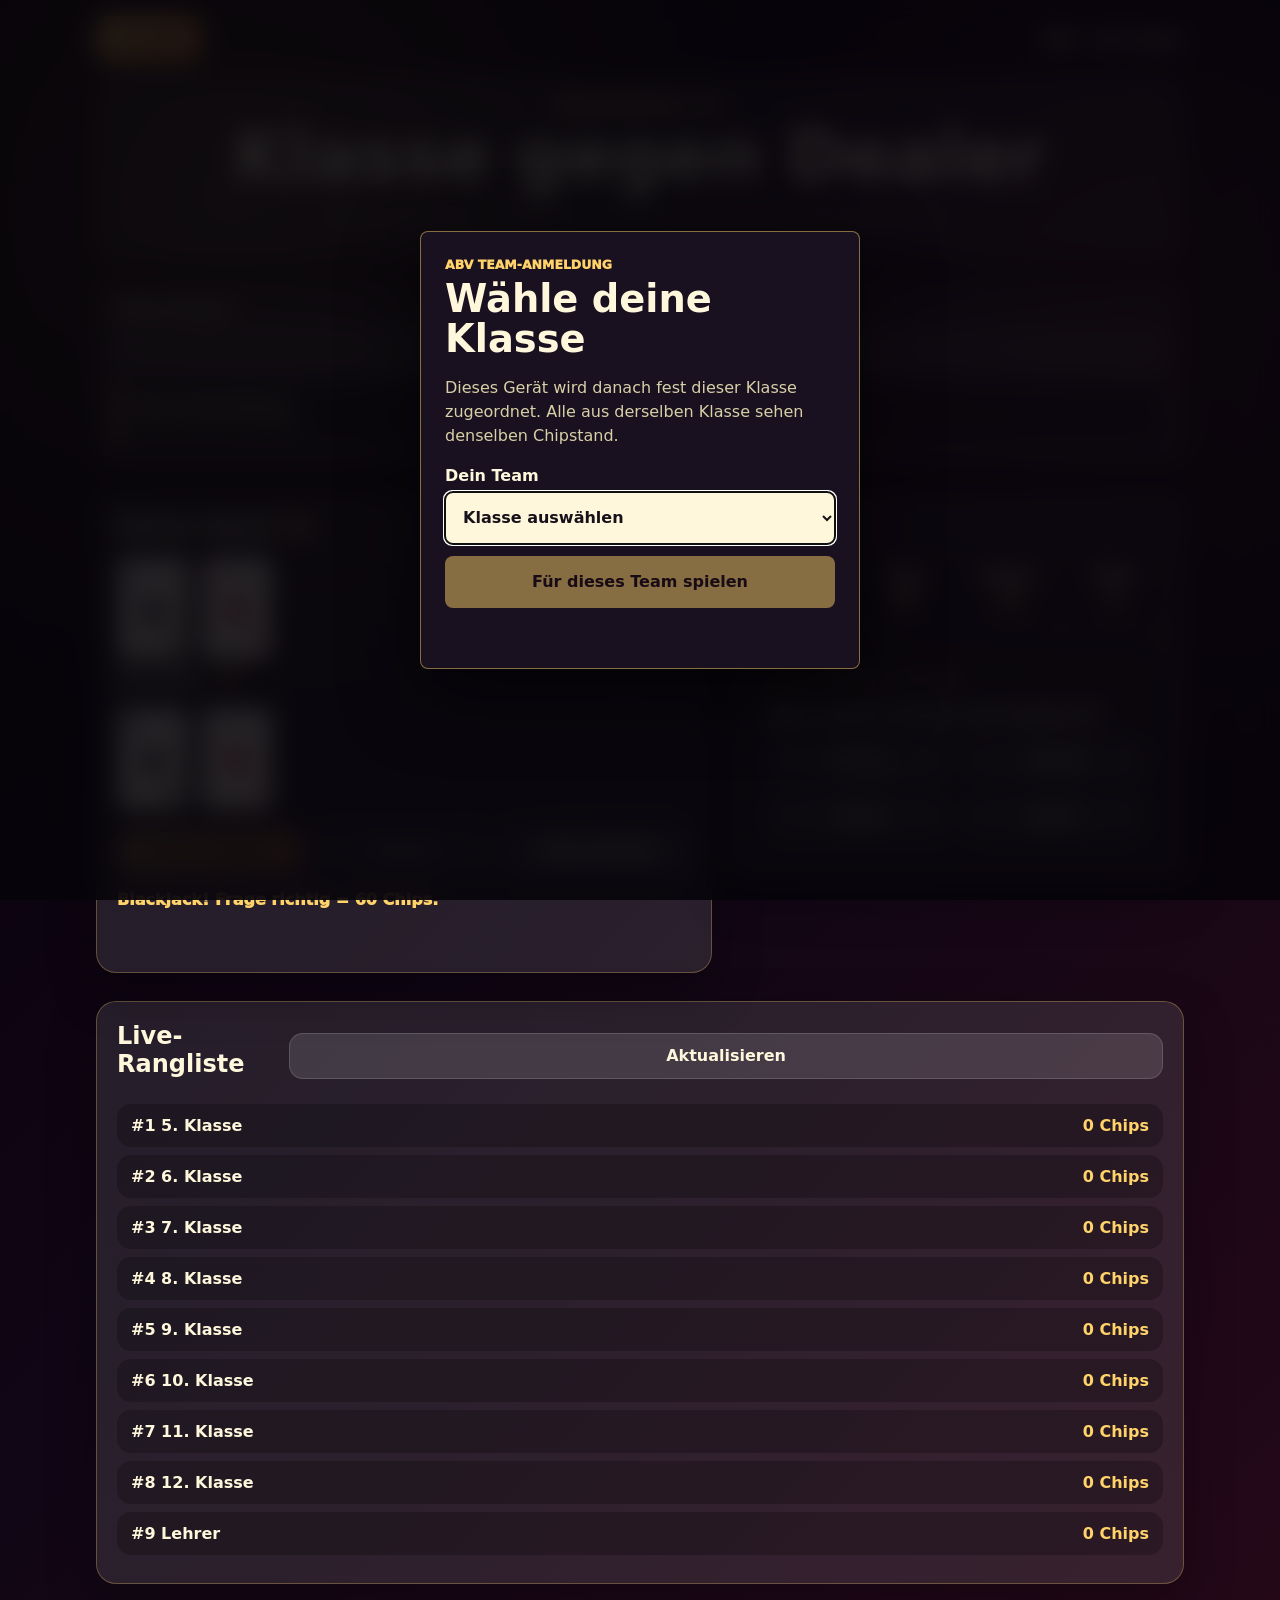
==== commit 216081a1: "Connect blackjack.html to locked team sessions" ====
--- a/blackjack.html
+++ b/blackjack.html
@@ -6,6 +6,7 @@
     <title>Blackjack 21 - Abi Vegas</title>
     <meta name="description" content="Abi Vegas Blackjack-Spiel mit Klassenpunkten" />
     <link rel="stylesheet" href="event-game.css" />
+      <link rel="stylesheet" href="team-session.css" />
   </head>
   <body>
     <main class="event-page">
@@ -289,7 +290,7 @@
           script.src = url.toString(); document.body.appendChild(script);
         });
       }
-      function addPoints(klasse, points, game) { return jsonp("add", { klasse, points, game, code: localStorage.getItem("abiVegasPlayerCode") || createPlayerCode() }); }
+      function addPoints(klasse, points, game) { return AbiVegasTeam.addPoints(points, game); }
       async function loadScores() {
         try {
           const data = await jsonp("scores");
@@ -305,5 +306,6 @@
 
       init();
     </script>
+      <script src="team-session.js"></script>
   </body>
 </html>
--- a/team-session.css
+++ b/team-session.css
@@ -0,0 +1,151 @@
+.team-session-open {
+  overflow: hidden;
+}
+
+.team-session-gate {
+  position: fixed;
+  inset: 0;
+  z-index: 10000;
+  display: grid;
+  place-items: center;
+  padding: 18px;
+  background: rgba(6, 4, 10, 0.88);
+  backdrop-filter: blur(12px);
+}
+
+.team-session-dialog {
+  width: min(440px, 100%);
+  padding: 24px;
+  color: #fff7dc;
+  background: #19111f;
+  border: 1px solid rgba(255, 211, 106, 0.48);
+  border-radius: 8px;
+  box-shadow: 0 24px 72px rgba(0, 0, 0, 0.55);
+}
+
+.team-session-dialog h2 {
+  margin: 4px 0 10px;
+  font-size: clamp(1.7rem, 8vw, 2.4rem);
+  line-height: 1.05;
+}
+
+.team-session-dialog p {
+  color: #d9cfa8;
+  line-height: 1.5;
+}
+
+.team-session-dialog label {
+  display: block;
+  margin: 18px 0 7px;
+  font-weight: 900;
+}
+
+.team-session-dialog select,
+.team-session-confirm {
+  width: 100%;
+  min-height: 52px;
+  border: 0;
+  border-radius: 8px;
+  font: inherit;
+  font-weight: 850;
+}
+
+.team-session-dialog select {
+  padding: 0 14px;
+  color: #171219;
+  background: #fff7dc;
+}
+
+.team-session-confirm {
+  margin-top: 12px;
+  color: #18070b;
+  background: #ffd36a;
+  cursor: pointer;
+}
+
+.team-session-confirm:disabled {
+  opacity: 0.48;
+  cursor: not-allowed;
+}
+
+.team-session-kicker {
+  margin: 0;
+  color: #ffd36a !important;
+  font-size: 0.78rem;
+  font-weight: 950;
+  text-transform: uppercase;
+}
+
+.team-session-feedback {
+  min-height: 24px;
+  margin: 12px 0 0 !important;
+  color: #ffd36a !important;
+  font-weight: 800;
+}
+
+.team-session-status {
+  display: flex;
+  align-items: center;
+  justify-content: space-between;
+  gap: 14px;
+  margin-top: 10px;
+  padding: 11px 12px;
+  color: #fff7dc;
+  background: rgba(0, 0, 0, 0.28);
+  border-left: 4px solid #ffd36a;
+  border-radius: 6px;
+}
+
+.team-session-status span {
+  min-width: 0;
+}
+
+.team-session-status strong,
+.team-session-status small {
+  display: block;
+}
+
+.team-session-status small {
+  margin-top: 2px;
+  color: #d9cfa8;
+  line-height: 1.3;
+}
+
+.team-session-status b {
+  flex: 0 0 auto;
+  color: #ffd36a;
+  white-space: nowrap;
+}
+
+.team-session-status.is-error {
+  border-left-color: #ff617b;
+}
+
+.team-session-status.is-error small {
+  color: #ffb3bf;
+}
+
+.team-session-floating {
+  position: fixed;
+  z-index: 1000;
+  right: 12px;
+  bottom: 12px;
+  width: min(390px, calc(100vw - 24px));
+  margin: 0;
+  box-shadow: 0 12px 36px rgba(0, 0, 0, 0.44);
+}
+
+@media (max-width: 560px) {
+  .team-session-dialog {
+    padding: 20px;
+  }
+
+  .team-session-status {
+    align-items: flex-start;
+    flex-direction: column;
+  }
+
+  .team-session-status b {
+    white-space: normal;
+  }
+}
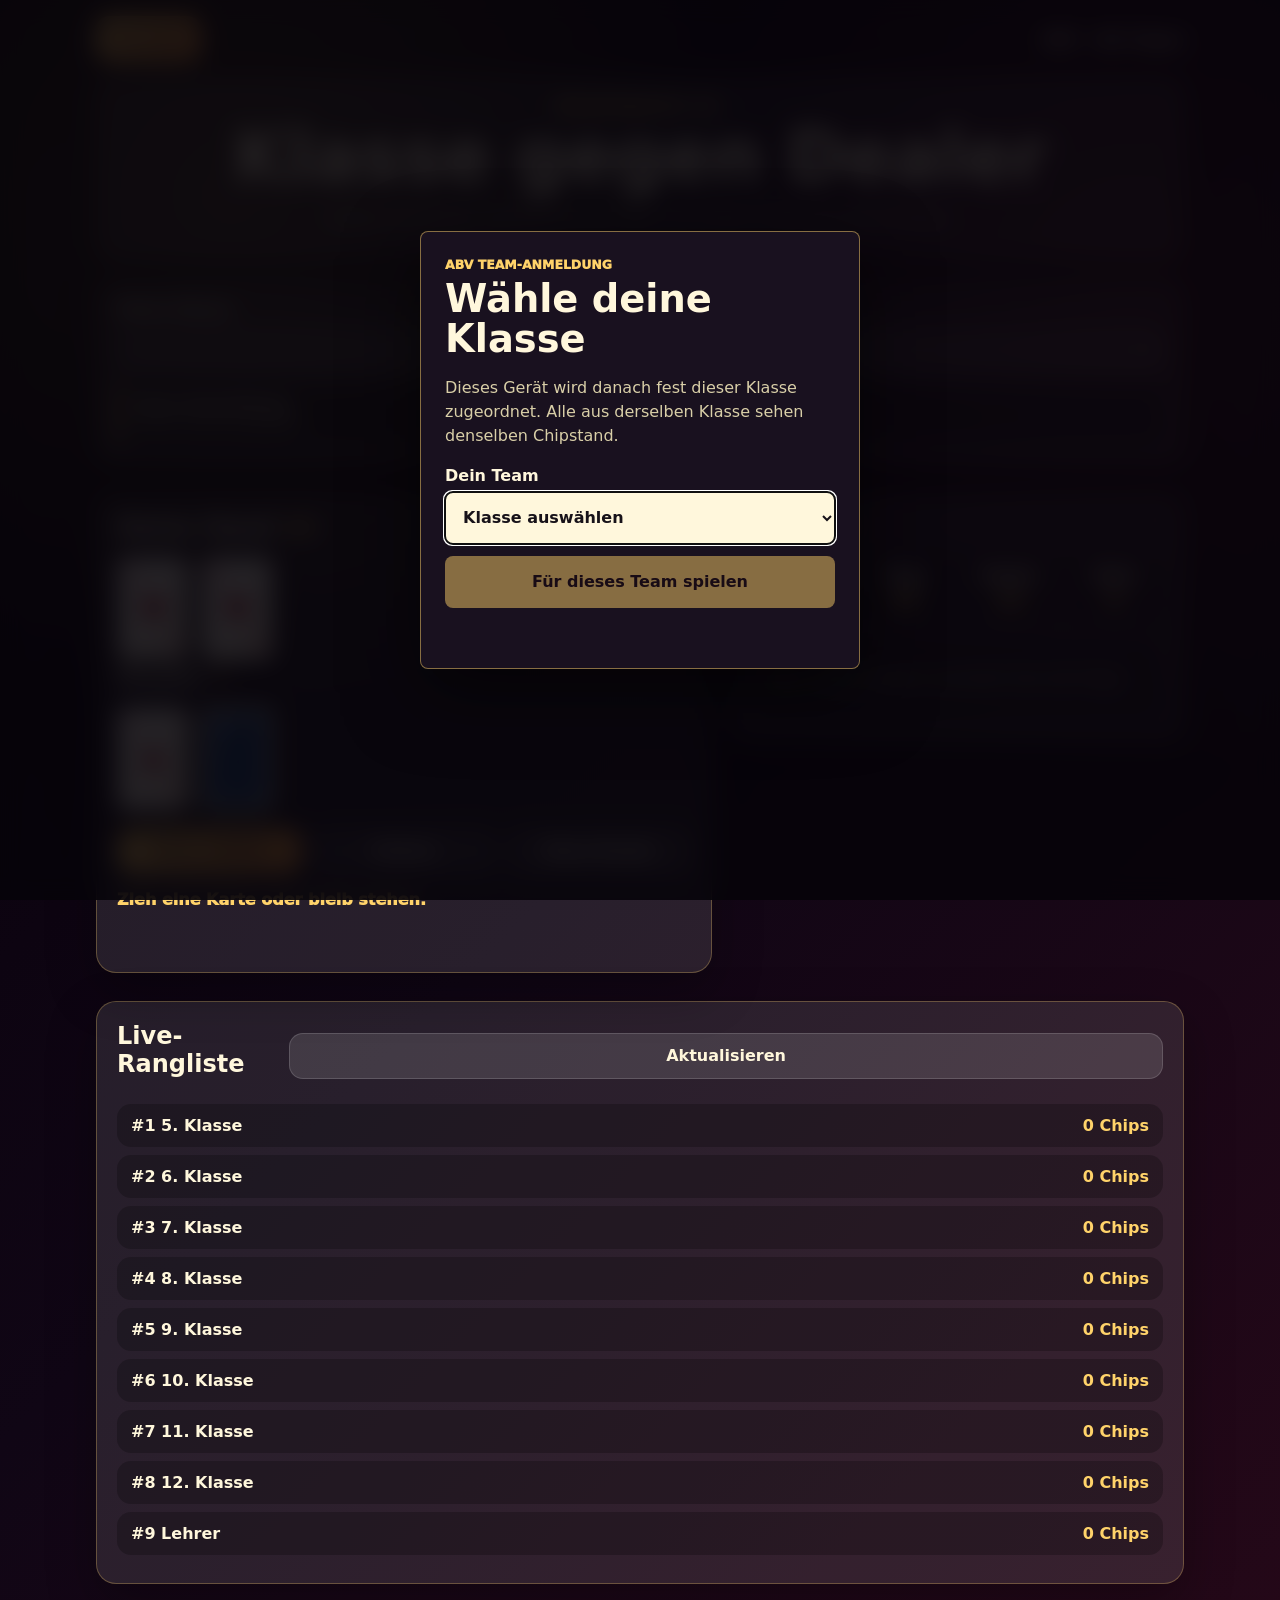
==== commit 638d41f7: "Remove legacy player token from blackjack.html" ====
--- a/blackjack.html
+++ b/blackjack.html
@@ -302,7 +302,6 @@
         renderLeaderboard();
       }
       function renderLeaderboard() { leaderboard.innerHTML = Object.entries(state.scores).sort((a,b)=>b[1]-a[1]).map(([k,v],i)=>`<li><span>#${i+1} ${formatClassName(k)}</span><span class="chips">${v} Chips</span></li>`).join(""); }
-      function createPlayerCode() { const code = `player-${Math.random().toString(36).slice(2,10)}`; localStorage.setItem("abiVegasPlayerCode", code); return code; }
 
       init();
     </script>
